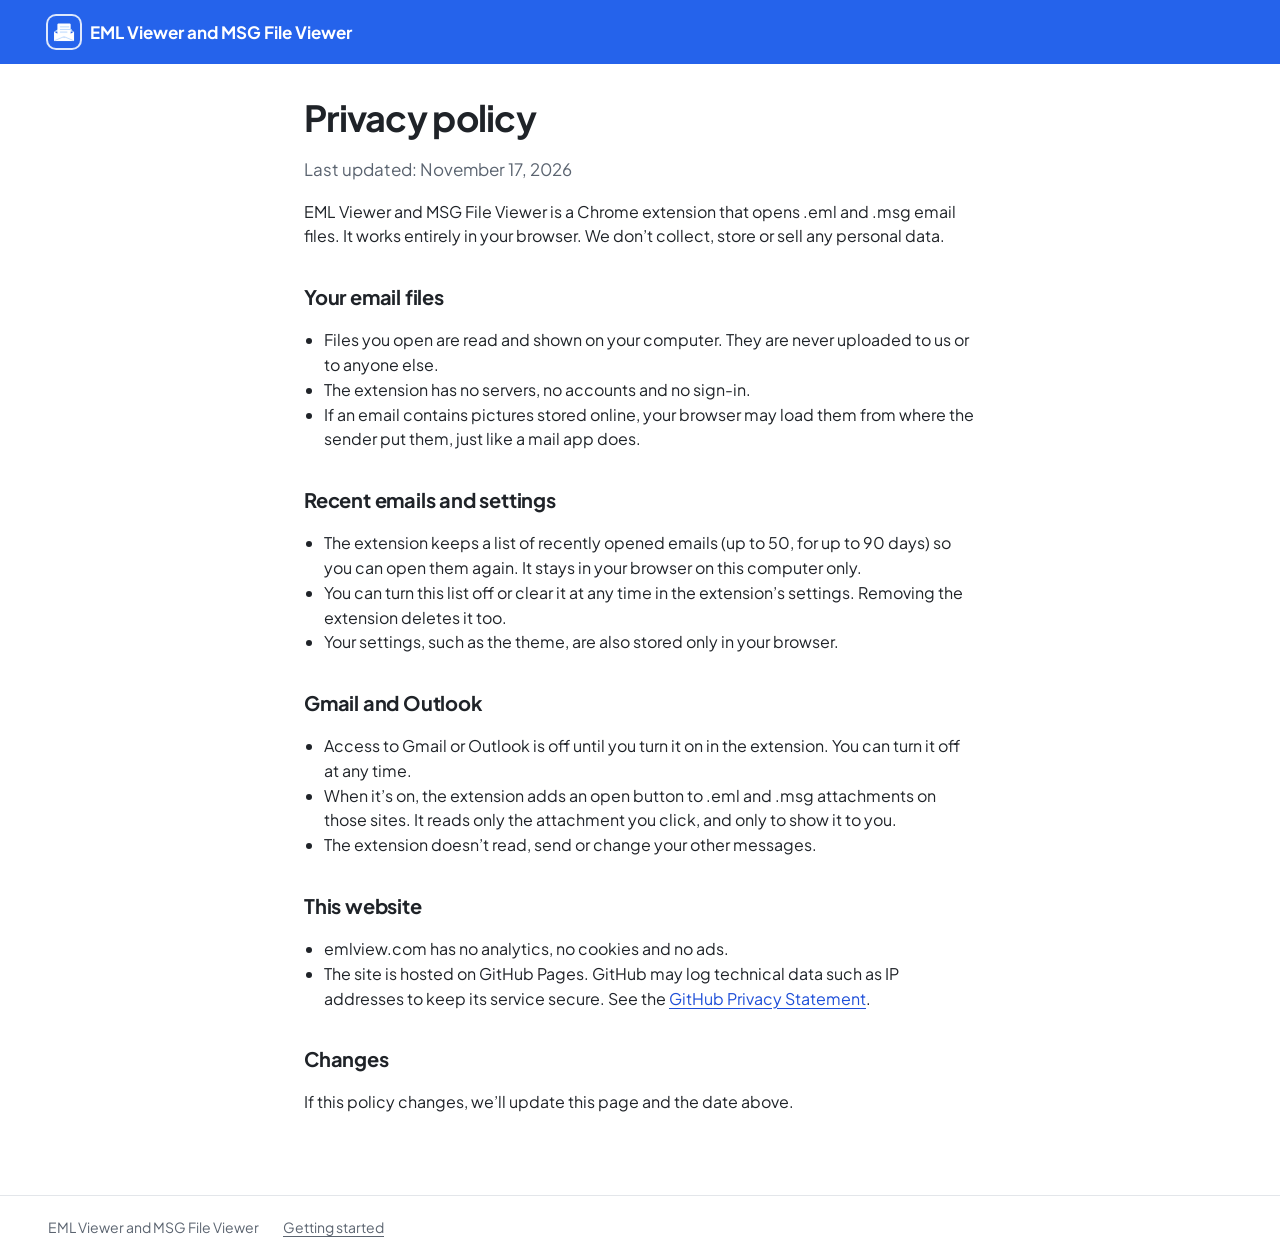
==== privacy/index.html @ d06e570b "Publish site from eml-viewer/site (f8ddaa0)" ====
<!doctype html>
<html lang="en">
<head>
  <meta charset="utf-8">
  <meta name="viewport" content="width=device-width, initial-scale=1">
  <title>Privacy policy · EML Viewer and MSG File Viewer</title>
  <meta name="description" content="This extension opens email files on your computer. Nothing is uploaded or collected.">
  <link rel="icon" href="../assets/favicon.png" type="image/png">
  <link rel="stylesheet" href="../assets/style.css">
</head>
<body>
<header class="site-header">
  <div class="wrap">
    <a class="brand" href="../"><img src="../assets/icon128.png" alt="" width="32" height="32">EML Viewer and MSG File Viewer</a>
  </div>
</header>

<main class="wrap prose">
  <h1>Privacy policy</h1>
  <p class="lead">Last updated: November 17, 2026</p>

  <p>EML Viewer and MSG File Viewer is a Chrome extension that opens .eml and .msg email files. It works entirely in your browser. We don’t collect, store or sell any personal data.</p>

  <h2>Your email files</h2>
  <ul>
    <li>Files you open are read and shown on your computer. They are never uploaded to us or to anyone else.</li>
    <li>The extension has no servers, no accounts and no sign-in.</li>
    <li>If an email contains pictures stored online, your browser may load them from where the sender put them, just like a mail app does.</li>
  </ul>

  <h2>Recent emails and settings</h2>
  <ul>
    <li>The extension keeps a list of recently opened emails (up to 50, for up to 90 days) so you can open them again. It stays in your browser on this computer only.</li>
    <li>You can turn this list off or clear it at any time in the extension’s settings. Removing the extension deletes it too.</li>
    <li>Your settings, such as the theme, are also stored only in your browser.</li>
  </ul>

  <h2>Gmail and Outlook</h2>
  <ul>
    <li>Access to Gmail or Outlook is off until you turn it on in the extension. You can turn it off at any time.</li>
    <li>When it’s on, the extension adds an open button to .eml and .msg attachments on those sites. It reads only the attachment you click, and only to show it to you.</li>
    <li>The extension doesn’t read, send or change your other messages.</li>
  </ul>

  <h2>This website</h2>
  <ul>
    <li>emlview.com has no analytics, no cookies and no ads.</li>
    <li>The site is hosted on GitHub Pages. GitHub may log technical data such as IP addresses to keep its service secure. See the <a href="https://docs.github.com/en/site-policy/privacy-policies/github-general-privacy-statement" rel="noopener">GitHub Privacy Statement</a>.</li>
  </ul>

  <h2>Changes</h2>
  <p>If this policy changes, we’ll update this page and the date above.</p>
</main>

<footer class="site-footer">
  <div class="wrap">
    <span>EML Viewer and MSG File Viewer</span>
    <a href="../welcome/">Getting started</a>
  </div>
</footer>
</body>
</html>
---- assets/style.css ----
/* Shared styles for emlview.com: the extension's blue (#2563eb, from the icon), white text on it,
   neutral pages for long text. Font: Plus Jakarta Sans (OFL), served from this site. */
@font-face {
  font-family: "Plus Jakarta Sans";
  src: url("fonts/plus-jakarta-sans.woff2") format("woff2");
  font-weight: 200 800;
  font-style: normal;
  font-display: swap;
}

:root {
  --brand: #2563eb;
  --brand-deep: #1d4ed8;
  --on-brand: #ffffff;
  --on-brand-muted: rgb(255 255 255 / 84%);
  --background: #ffffff;
  --foreground: #1f2328;
  --muted-foreground: #5b6470;
  --border: #e3e6ea;
  --accent: #1d4ed8;
  --ring: #ffffff;
  --mark: #e5372b;
  --radius: 14px;
  --font: "Plus Jakarta Sans", system-ui, -apple-system, "Segoe UI", Roboto, Arial, sans-serif;
  color-scheme: light;
}

@media (prefers-color-scheme: dark) {
  :root {
    --background: #121417;
    --foreground: #eceef1;
    --muted-foreground: #a3abb6;
    --border: #2b3036;
    --accent: #93b4ff;
    color-scheme: dark;
  }
}

* { box-sizing: border-box; }

html { -webkit-text-size-adjust: 100%; }

body {
  margin: 0;
  background: var(--background);
  color: var(--foreground);
  font: 400 1rem/1.55 var(--font);
  -webkit-font-smoothing: antialiased;
}

a { color: var(--accent); text-underline-offset: 3px; }

a:focus-visible, button:focus-visible {
  outline: 3px solid var(--ring);
  outline-offset: 3px;
  border-radius: 8px;
}

.wrap {
  width: 100%;
  max-width: 76rem;
  margin: 0 auto;
  padding: 0 1rem;
}

/* The header is always on the brand blue. */
.site-header {
  background: var(--brand);
  color: var(--on-brand);
}

.site-header .wrap {
  display: flex;
  align-items: center;
  min-height: 4rem;
}

.brand {
  display: inline-flex;
  align-items: center;
  gap: 0.625rem;
  min-height: 2.75rem;
  color: var(--on-brand);
  font-weight: 700;
  font-size: 1.0625rem;
  text-decoration: none;
}

.brand img {
  width: 2rem;
  height: 2rem;
  border-radius: 8px;
  box-shadow: 0 0 0 2px rgb(255 255 255 / 85%);
}

.site-footer {
  border-top: 1px solid var(--border);
  color: var(--muted-foreground);
  font-size: 0.875rem;
}

.site-footer .wrap {
  display: flex;
  flex-wrap: wrap;
  gap: 0.5rem 1.5rem;
  align-items: center;
  min-height: 4rem;
}

.site-footer a {
  display: inline-flex;
  align-items: center;
  min-height: 2.75rem;
  color: inherit;
}

/* ---------- text pages (privacy, home) ---------- */

.prose { max-width: 44rem; padding-top: 2rem; padding-bottom: 4rem; }

.prose h1 { font-size: clamp(1.75rem, 1.3rem + 2vw, 2.25rem); line-height: 1.2; margin: 0 0 0.5rem; letter-spacing: -0.02em; }

.prose h2 { font-size: 1.25rem; margin: 2rem 0 0.5rem; letter-spacing: -0.01em; }

.prose .lead { color: var(--muted-foreground); font-size: 1.0625rem; }

.prose ul { padding-left: 1.25rem; }
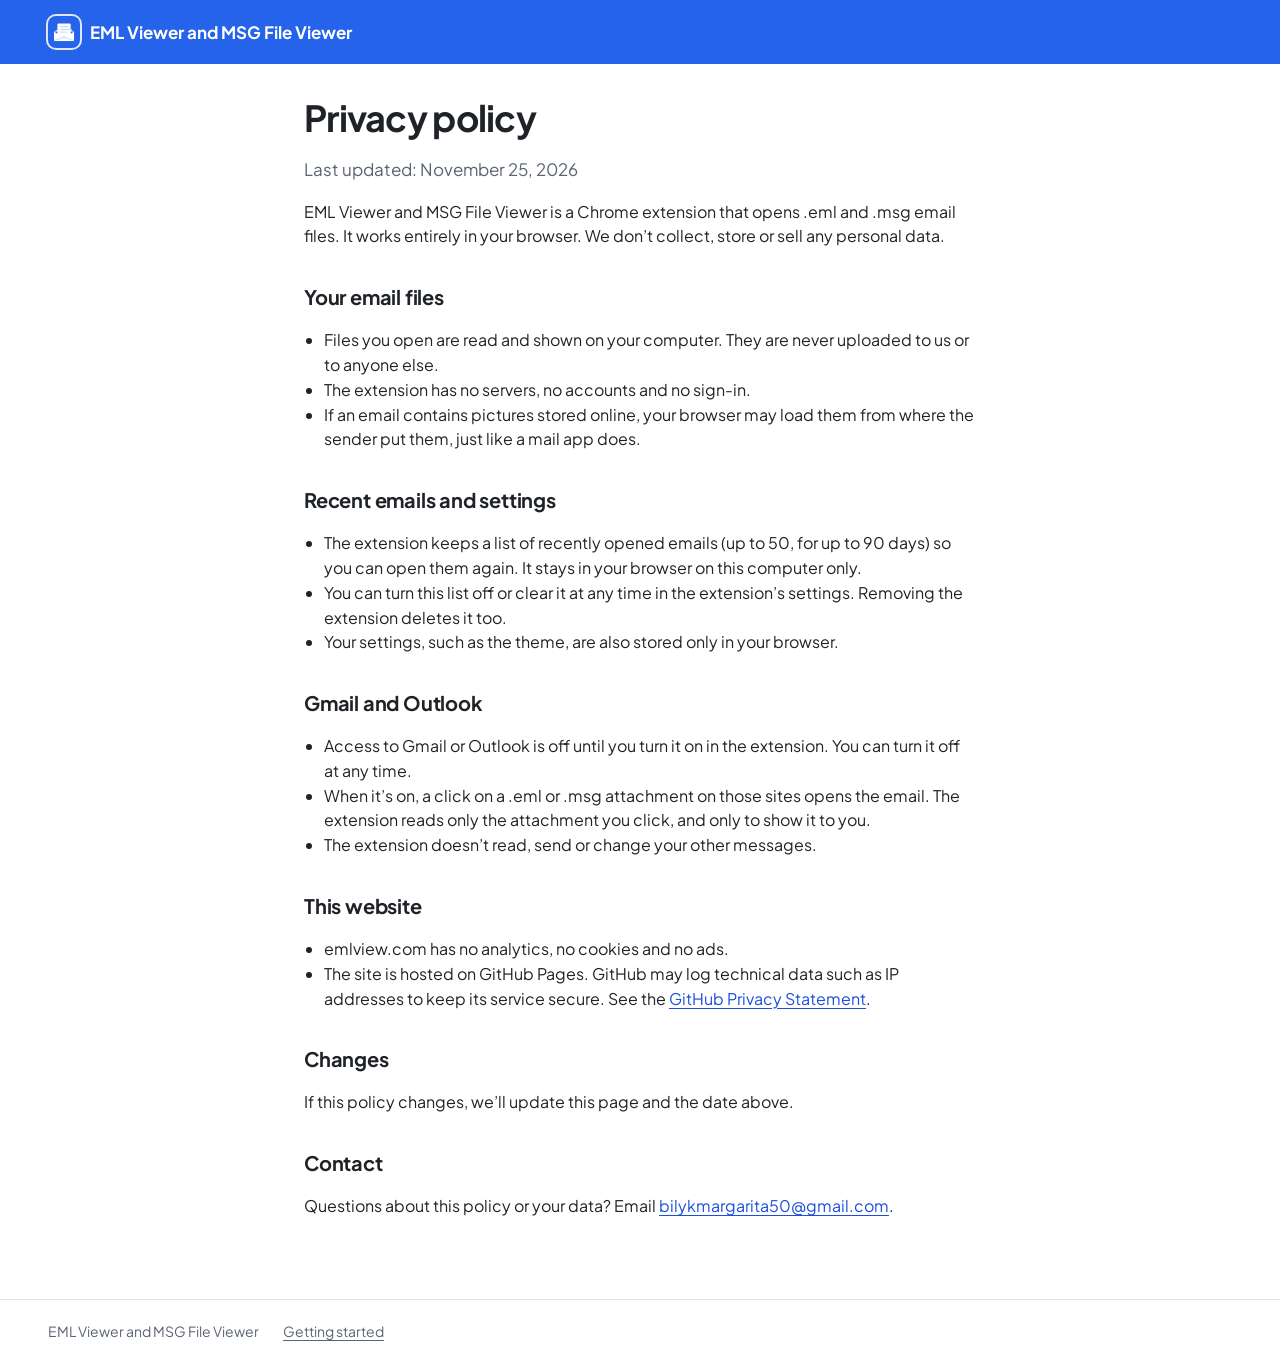
==== commit a308b41f: "Publish site from eml-viewer/site (e7552cd)" ====
--- a/privacy/index.html
+++ b/privacy/index.html
@@ -17,7 +17,7 @@
 
 <main class="wrap prose">
   <h1>Privacy policy</h1>
-  <p class="lead">Last updated: November 17, 2026</p>
+  <p class="lead">Last updated: November 25, 2026</p>
 
   <p>EML Viewer and MSG File Viewer is a Chrome extension that opens .eml and .msg email files. It works entirely in your browser. We don’t collect, store or sell any personal data.</p>
 
@@ -38,7 +38,7 @@
   <h2>Gmail and Outlook</h2>
   <ul>
     <li>Access to Gmail or Outlook is off until you turn it on in the extension. You can turn it off at any time.</li>
-    <li>When it’s on, the extension adds an open button to .eml and .msg attachments on those sites. It reads only the attachment you click, and only to show it to you.</li>
+    <li>When it’s on, a click on a .eml or .msg attachment on those sites opens the email. The extension reads only the attachment you click, and only to show it to you.</li>
     <li>The extension doesn’t read, send or change your other messages.</li>
   </ul>
 
@@ -50,12 +50,15 @@
 
   <h2>Changes</h2>
   <p>If this policy changes, we’ll update this page and the date above.</p>
+
+  <h2>Contact</h2>
+  <p>Questions about this policy or your data? Email <a href="mailto:bilykmargarita50@gmail.com">bilykmargarita50@gmail.com</a>.</p>
 </main>
 
 <footer class="site-footer">
   <div class="wrap">
     <span>EML Viewer and MSG File Viewer</span>
-    <a href="../welcome/">Getting started</a>
+    <a href="../">Getting started</a>
   </div>
 </footer>
 </body>
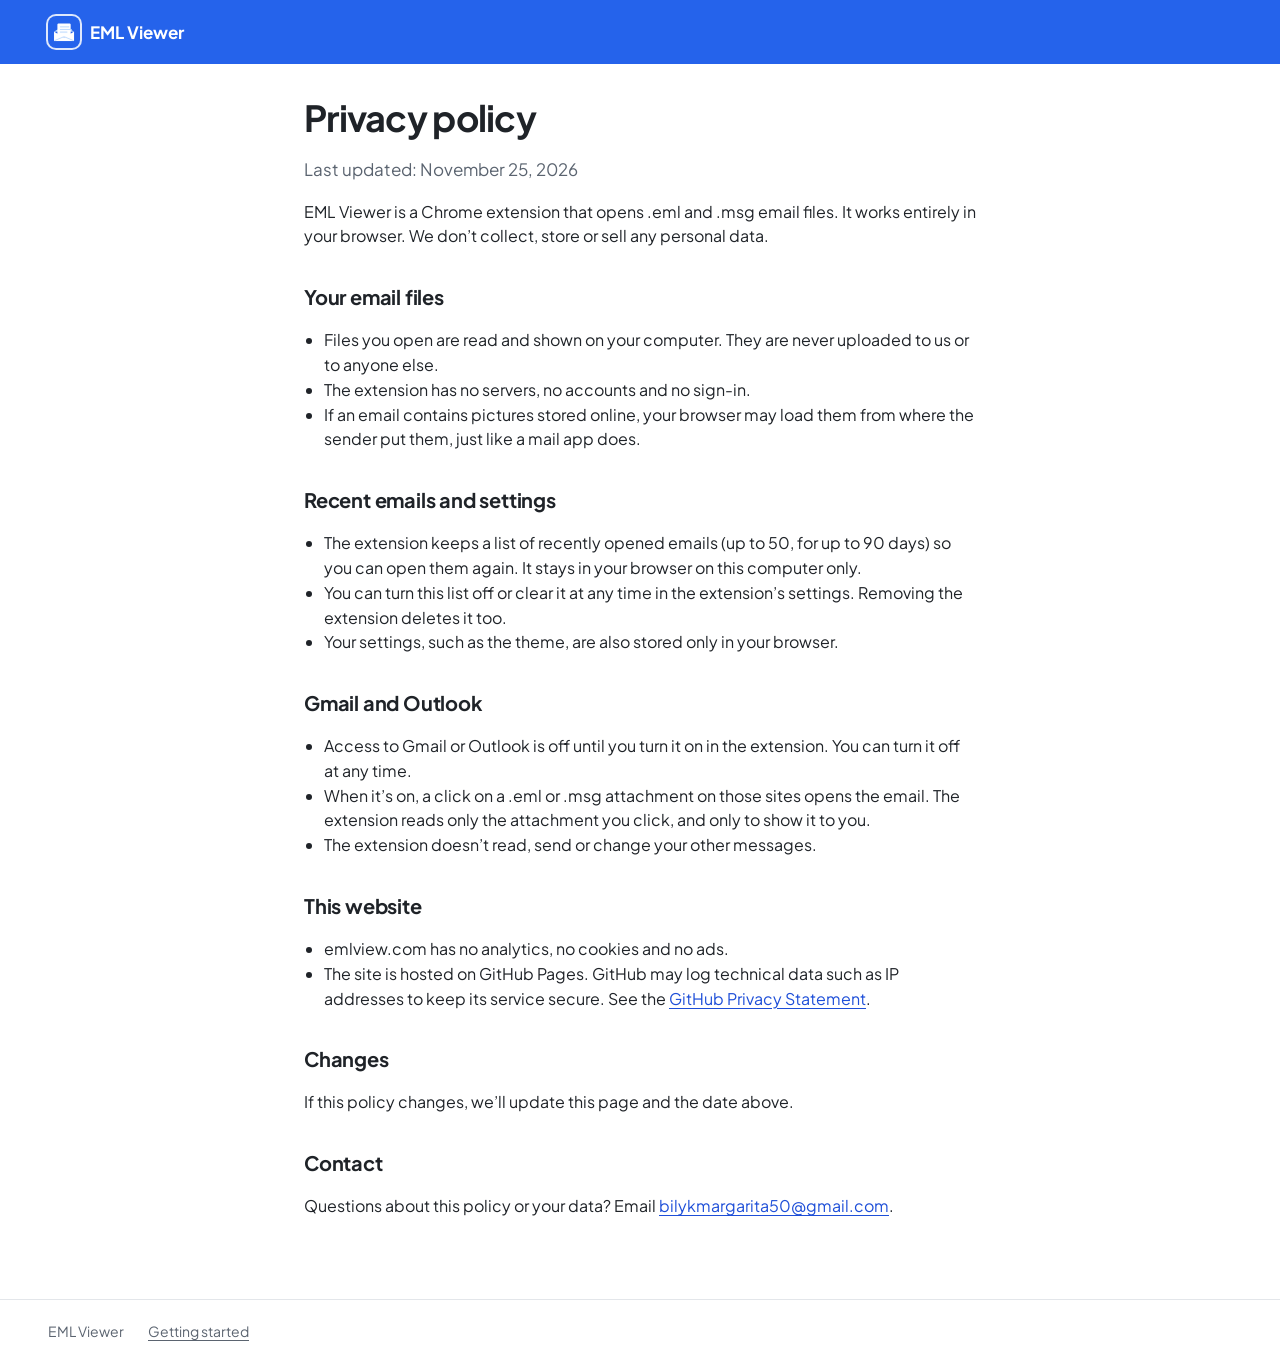
==== commit 3f820247: "Publish site from eml-viewer/site (cc9599d)" ====
--- a/privacy/index.html
+++ b/privacy/index.html
@@ -3,7 +3,7 @@
 <head>
   <meta charset="utf-8">
   <meta name="viewport" content="width=device-width, initial-scale=1">
-  <title>Privacy policy · EML Viewer and MSG File Viewer</title>
+  <title>Privacy policy · EML Viewer</title>
   <meta name="description" content="This extension opens email files on your computer. Nothing is uploaded or collected.">
   <link rel="icon" href="../assets/favicon.png" type="image/png">
   <link rel="stylesheet" href="../assets/style.css">
@@ -11,7 +11,7 @@
 <body>
 <header class="site-header">
   <div class="wrap">
-    <a class="brand" href="../"><img src="../assets/icon128.png" alt="" width="32" height="32">EML Viewer and MSG File Viewer</a>
+    <a class="brand" href="../"><img src="../assets/icon128.png" alt="" width="32" height="32">EML Viewer</a>
   </div>
 </header>
 
@@ -19,7 +19,7 @@
   <h1>Privacy policy</h1>
   <p class="lead">Last updated: November 25, 2026</p>
 
-  <p>EML Viewer and MSG File Viewer is a Chrome extension that opens .eml and .msg email files. It works entirely in your browser. We don’t collect, store or sell any personal data.</p>
+  <p>EML Viewer is a Chrome extension that opens .eml and .msg email files. It works entirely in your browser. We don’t collect, store or sell any personal data.</p>
 
   <h2>Your email files</h2>
   <ul>
@@ -57,7 +57,7 @@
 
 <footer class="site-footer">
   <div class="wrap">
-    <span>EML Viewer and MSG File Viewer</span>
+    <span>EML Viewer</span>
     <a href="../">Getting started</a>
   </div>
 </footer>
